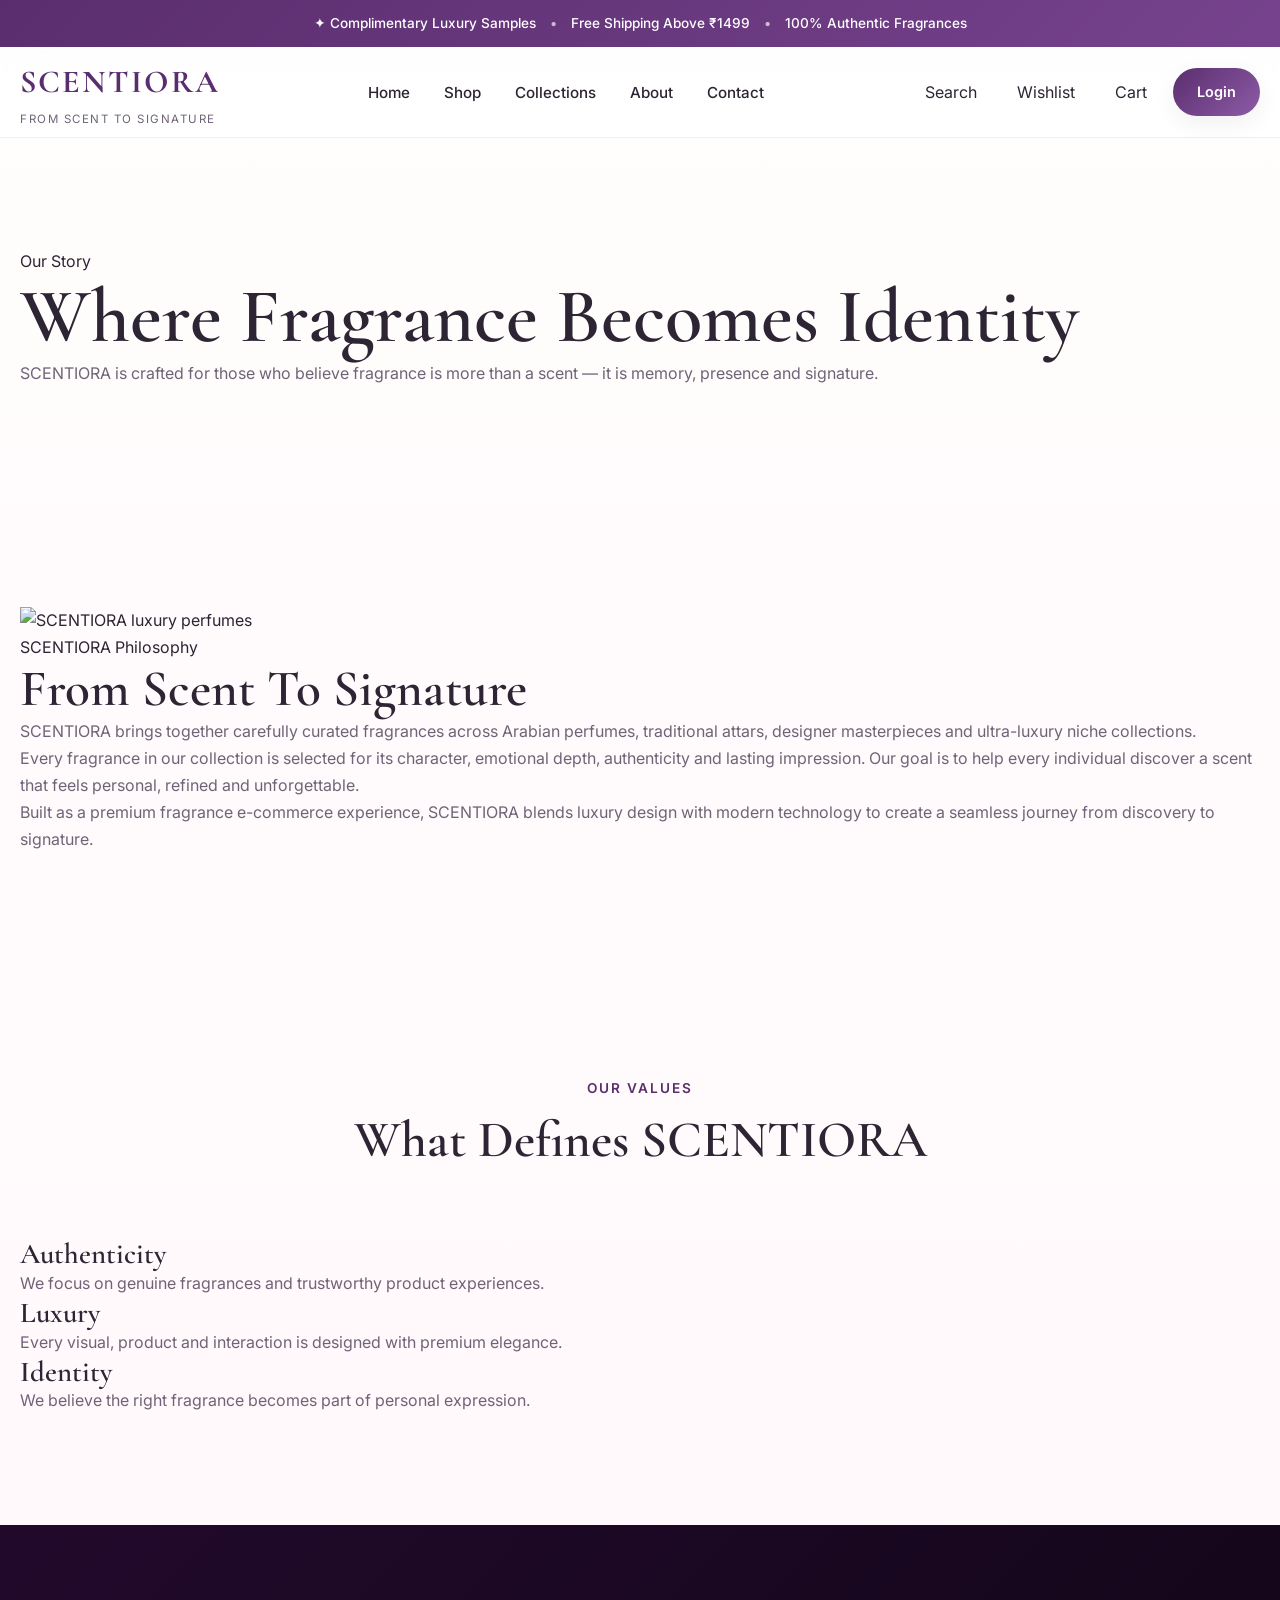
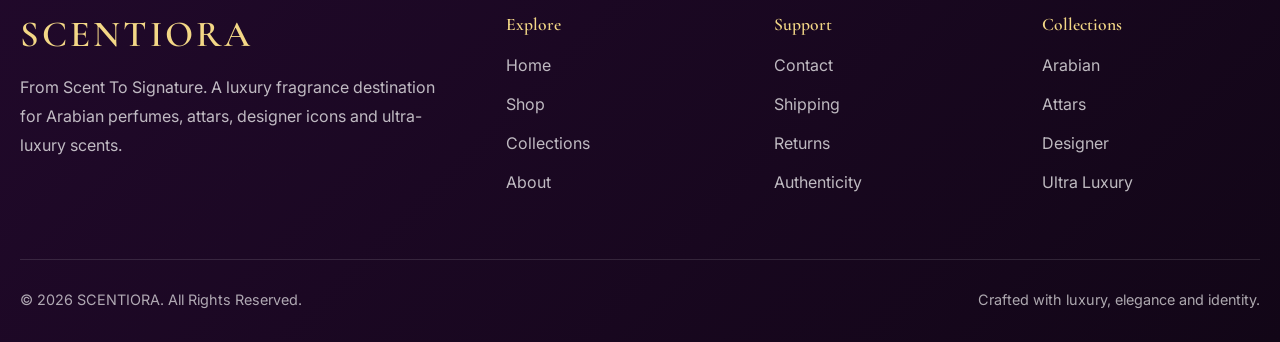
==== about.html @ dd2b17ab "Add about and contact pages with shared page styling" ====
<!DOCTYPE html>
<html lang="en">
<head>
  <meta charset="UTF-8">
  <meta name="viewport" content="width=device-width, initial-scale=1.0">

  <title>About | SCENTIORA</title>

  <meta
    name="description"
    content="Learn about SCENTIORA, a luxury fragrance destination crafted for Arabian perfumes, attars, designer icons and ultra-luxury scents."
  >

  <link rel="preconnect" href="https://fonts.googleapis.com">
  <link rel="preconnect" href="https://fonts.gstatic.com" crossorigin>

  <link
    href="https://fonts.googleapis.com/css2?family=Cormorant+Garamond:wght@400;500;600;700&family=Inter:wght@300;400;500;600&display=swap"
    rel="stylesheet"
  >

  <link rel="stylesheet" href="./css/style.css">
  <link rel="stylesheet" href="./css/pages.css">
  <link rel="stylesheet" href="./css/responsive.css">
</head>

<body>

  <div class="announcement-bar">
    <div class="container">
      <p>
        ✦ Complimentary Luxury Samples
        <span>•</span>
        Free Shipping Above ₹1499
        <span>•</span>
        100% Authentic Fragrances
      </p>
    </div>
  </div>

  <header class="header">
    <div class="container">

      <nav class="navbar">

        <a href="index.html" class="logo">
          <span>SCENTIORA</span>
          <small>FROM SCENT TO SIGNATURE</small>
        </a>

        <ul class="nav-links">
          <li><a href="index.html">Home</a></li>
          <li><a href="shop.html">Shop</a></li>
          <li><a href="index.html#collections">Collections</a></li>
          <li><a href="about.html">About</a></li>
          <li><a href="contact.html">Contact</a></li>
        </ul>

        <div class="nav-actions">
          <a href="shop.html" class="icon-btn">Search</a>
          <button class="icon-btn" id="wishlist-btn">Wishlist</button>
          <button class="icon-btn" id="cart-btn">Cart</button>
          <a href="login.html" class="login-btn">Login</a>
        </div>

      </nav>

    </div>
  </header>

  <main>

    <section class="page-hero section">
      <div class="container">
        <span>Our Story</span>
        <h1>Where Fragrance Becomes Identity</h1>
        <p>
          SCENTIORA is crafted for those who believe fragrance is more than a scent — it is memory, presence and signature.
        </p>
      </div>
    </section>

    <section class="about-page section">
      <div class="container about-page-layout">

        <div class="about-page-image">
          <img src="./images/hero/perfumes.png" alt="SCENTIORA luxury perfumes">
        </div>

        <div class="about-page-content">
          <span>SCENTIORA Philosophy</span>

          <h2>
            From Scent To Signature
          </h2>

          <p>
            SCENTIORA brings together carefully curated fragrances across Arabian perfumes, traditional attars, designer masterpieces and ultra-luxury niche collections.
          </p>

          <p>
            Every fragrance in our collection is selected for its character, emotional depth, authenticity and lasting impression. Our goal is to help every individual discover a scent that feels personal, refined and unforgettable.
          </p>

          <p>
            Built as a premium fragrance e-commerce experience, SCENTIORA blends luxury design with modern technology to create a seamless journey from discovery to signature.
          </p>

        </div>

      </div>
    </section>

    <section class="values section">
      <div class="container">

        <div class="section-header">
          <span>Our Values</span>
          <h2>What Defines SCENTIORA</h2>
        </div>

        <div class="values-grid">

          <article class="value-card">
            <h3>Authenticity</h3>
            <p>
              We focus on genuine fragrances and trustworthy product experiences.
            </p>
          </article>

          <article class="value-card">
            <h3>Luxury</h3>
            <p>
              Every visual, product and interaction is designed with premium elegance.
            </p>
          </article>

          <article class="value-card">
            <h3>Identity</h3>
            <p>
              We believe the right fragrance becomes part of personal expression.
            </p>
          </article>

        </div>

      </div>
    </section>

  </main>

  <footer class="footer">

    <div class="container">

      <div class="footer-grid">

        <div class="footer-brand">
          <h3>SCENTIORA</h3>
          <p>
            From Scent To Signature. A luxury fragrance destination for Arabian perfumes, attars, designer icons and ultra-luxury scents.
          </p>
        </div>

        <div class="footer-column">
          <h4>Explore</h4>
          <a href="index.html">Home</a>
          <a href="shop.html">Shop</a>
          <a href="index.html#collections">Collections</a>
          <a href="about.html">About</a>
        </div>

        <div class="footer-column">
          <h4>Support</h4>
          <a href="contact.html">Contact</a>
          <a href="#">Shipping</a>
          <a href="#">Returns</a>
          <a href="#">Authenticity</a>
        </div>

        <div class="footer-column">
          <h4>Collections</h4>
          <a href="shop.html?category=arabian">Arabian</a>
          <a href="shop.html?category=attars">Attars</a>
          <a href="shop.html?category=designer">Designer</a>
          <a href="shop.html?category=ultra-luxury">Ultra Luxury</a>
        </div>

      </div>

      <div class="footer-bottom">
        <p>© 2026 SCENTIORA. All Rights Reserved.</p>
        <span>Crafted with luxury, elegance and identity.</span>
      </div>

    </div>

  </footer>

</body>
</html>
---- css/style.css ----
/* Variables */

:root{
  --primary:#5a2e6e;
  --primary-light:#8d5ba6;
  --accent:#d4a95f;

  --rose:#f8edf3;
  --rose-soft:#fff4f8;
  --ivory:#fffdfb;
  --white:#ffffff;

  --text:#2d2434;
  --text-light:#6f6477;

  --border:#eadfea;

  --shadow-sm:0 8px 24px rgba(0,0,0,.06);
  --shadow-md:0 18px 45px rgba(0,0,0,.08);
  --shadow-lg:0 30px 70px rgba(0,0,0,.12);

  --radius-sm:12px;
  --radius-md:20px;
  --radius-lg:32px;

  --container:1280px;
  --transition:.3s ease;
}

/* Reset */

*{
  margin:0;
  padding:0;
  box-sizing:border-box;
}

html{
  scroll-behavior:smooth;
}

body{
  font-family:"Inter",sans-serif;
  background:linear-gradient(
    180deg,
    #fffdfd 0%,
    #fff8fb 100%
  );
  color:var(--text);
  line-height:1.7;
  overflow-x:hidden;
}

img{
  display:block;
  width:100%;
}

a{
  color:inherit;
  text-decoration:none;
}

ul{
  list-style:none;
}

button,
input{
  font:inherit;
}

button{
  border:none;
  background:none;
  cursor:pointer;
}

/* Base */

h1,
h2,
h3,
h4{
  font-family:"Cormorant Garamond",serif;
  line-height:1.1;
  font-weight:600;
}

h1{
  font-size:clamp(3rem,6vw,6rem);
}

h2{
  font-size:clamp(2.2rem,4vw,4rem);
}

h3{
  font-size:1.8rem;
}

p{
  color:var(--text-light);
}

.container{
  width:min(100% - 40px,var(--container));
  margin-inline:auto;
}

.section{
  padding:110px 0;
}

.section-header{
  text-align:center;
  margin-bottom:70px;
}

.section-header span{
  display:inline-block;
  margin-bottom:12px;
  color:var(--primary);
  font-size:.85rem;
  font-weight:600;
  letter-spacing:2px;
  text-transform:uppercase;
}

.section-header h2{
  color:var(--text);
}

/* Buttons */

.btn{
  display:inline-flex;
  align-items:center;
  justify-content:center;
  gap:10px;
  padding:15px 32px;
  border-radius:999px;
  font-size:.95rem;
  font-weight:600;
  transition:var(--transition);
}

.btn-primary{
  background:linear-gradient(
    135deg,
    var(--primary),
    var(--primary-light)
  );
  color:#fff;
  box-shadow:var(--shadow-md);
}

.btn-primary:hover{
  transform:translateY(-3px);
}

.btn-secondary{
  background:#fff;
  border:1px solid var(--border);
  color:var(--primary);
}

.btn-secondary:hover{
  transform:translateY(-3px);
  box-shadow:var(--shadow-sm);
}

/* Announcement */

.announcement-bar{
  background:linear-gradient(
    135deg,
    var(--primary),
    #76428d
  );
  padding:12px 20px;
  text-align:center;
}

.announcement-bar p{
  color:#fff;
  font-size:.85rem;
  font-weight:500;
}

.announcement-bar span{
  margin:0 10px;
  opacity:.65;
}

/* Header */

.header{
  position:sticky;
  top:0;
  z-index:1000;
  backdrop-filter:blur(16px);
  background:rgba(255,255,255,.78);
  border-bottom:1px solid rgba(234,223,234,.6);
}

.navbar{
  display:flex;
  align-items:center;
  justify-content:space-between;
  min-height:90px;
  gap:30px;
}

.logo{
  display:flex;
  flex-direction:column;
}

.logo span{
  font-family:"Cormorant Garamond",serif;
  font-size:2rem;
  font-weight:700;
  letter-spacing:2px;
  color:var(--primary);
}

.logo small{
  color:var(--text-light);
  font-size:.72rem;
  letter-spacing:1.5px;
  text-transform:uppercase;
}

.nav-links{
  display:flex;
  align-items:center;
  gap:34px;
}

.nav-links a{
  position:relative;
  font-size:.95rem;
  font-weight:500;
  transition:var(--transition);
}

.nav-links a::after{
  content:"";
  position:absolute;
  left:0;
  bottom:-6px;
  width:0;
  height:2px;
  background:var(--accent);
  transition:var(--transition);
}

.nav-links a:hover{
  color:var(--primary);
}

.nav-links a:hover::after{
  width:100%;
}

.nav-actions{
  display:flex;
  align-items:center;
  gap:12px;
}

.icon-btn{
  padding:10px 14px;
  border-radius:999px;
  color:var(--text);
  transition:var(--transition);
}

.icon-btn:hover{
  background:var(--rose);
  color:var(--primary);
}

.login-btn{
  display:inline-flex;
  align-items:center;
  justify-content:center;
  padding:12px 24px;
  border-radius:999px;
  background:linear-gradient(
    135deg,
    var(--primary),
    var(--primary-light)
  );
  color:#fff;
  font-size:.9rem;
  font-weight:600;
  box-shadow:var(--shadow-sm);
  transition:var(--transition);
}

.login-btn:hover{
  transform:translateY(-2px);
}

/* Utilities */

.collection-card,
.family-card,
.mood-card,
.testimonial-card,
.product-card{
  transition:var(--transition);
}
/* Hero */

.hero{
  position:relative;
  overflow:hidden;
  padding:80px 0 120px;
}

.hero::before{
  content:"";
  position:absolute;
  top:-250px;
  left:-150px;
  width:700px;
  height:700px;
  border-radius:50%;
  background:radial-gradient(
    rgba(141,91,166,.18),
    transparent 70%
  );
  pointer-events:none;
}

.hero::after{
  content:"";
  position:absolute;
  right:-200px;
  bottom:-200px;
  width:650px;
  height:650px;
  border-radius:50%;
  background:radial-gradient(
    rgba(212,169,95,.12),
    transparent 70%
  );
  pointer-events:none;
}

.hero-container{
  display:grid;
  grid-template-columns:1fr 1fr;
  align-items:center;
  gap:80px;
  position:relative;
  z-index:2;
}

.hero-content{
  max-width:620px;
}

.hero-tag{
  display:inline-flex;
  align-items:center;
  gap:10px;
  padding:10px 18px;
  margin-bottom:28px;
  border-radius:999px;
  background:rgba(255,255,255,.8);
  border:1px solid var(--border);
  backdrop-filter:blur(10px);
  color:var(--primary);
  font-size:.85rem;
  font-weight:600;
  letter-spacing:1px;
  text-transform:uppercase;
}

.hero-content h1{
  margin-bottom:28px;
  color:var(--text);
  letter-spacing:-1px;
}

.hero-content p{
  max-width:560px;
  margin-bottom:40px;
  font-size:1.08rem;
  line-height:1.9;
}

.hero-buttons{
  display:flex;
  flex-wrap:wrap;
  gap:16px;
}

.hero-image{
  position:relative;
  display:flex;
  justify-content:center;
  align-items:center;
}

.hero-image::before{
  content:"";
  position:absolute;
  inset:10%;
  border-radius:50%;
  background:radial-gradient(
    rgba(248,237,243,.9),
    rgba(236,215,227,.4)
  );
  filter:blur(20px);
  z-index:-1;
}

.hero-image img{
  width:100%;
  max-width:650px;
  object-fit:contain;
  animation:heroFloat 6s ease-in-out infinite;
}

@keyframes heroFloat{
  0%{
    transform:translateY(0);
  }
  50%{
    transform:translateY(-14px);
  }
  100%{
    transform:translateY(0);
  }
}

/* Hero Highlights */

.hero-highlights{
  display:flex;
  gap:24px;
  margin-top:50px;
}

.hero-stat{
  padding:18px 22px;
  border-radius:var(--radius-md);
  background:rgba(255,255,255,.75);
  border:1px solid var(--border);
  backdrop-filter:blur(12px);
  box-shadow:var(--shadow-sm);
}

.hero-stat strong{
  display:block;
  color:var(--primary);
  font-size:1.3rem;
}

.hero-stat span{
  color:var(--text-light);
  font-size:.85rem;
}

/* Hero Decorative Cards */

.hero-card{
  position:absolute;
  padding:18px;
  border-radius:var(--radius-md);
  background:rgba(255,255,255,.85);
  border:1px solid var(--border);
  backdrop-filter:blur(14px);
  box-shadow:var(--shadow-md);
}

.hero-card h4{
  font-size:1.1rem;
  margin-bottom:4px;
}

.hero-card p{
  font-size:.85rem;
}

.hero-card-left{
  left:-40px;
  top:15%;
}

.hero-card-right{
  right:-20px;
  bottom:15%;
}

/* Responsive Hero */

@media(max-width:1100px){

  .hero-container{
    gap:50px;
  }

  .hero-content h1{
    font-size:4.5rem;
  }
}

@media(max-width:900px){

  .hero{
    padding:60px 0 90px;
  }

  .hero-container{
    grid-template-columns:1fr;
    text-align:center;
  }

  .hero-content{
    max-width:100%;
  }

  .hero-content p{
    margin-inline:auto;
  }

  .hero-buttons{
    justify-content:center;
  }

  .hero-highlights{
    justify-content:center;
    flex-wrap:wrap;
  }

  .hero-image{
    order:-1;
  }

  .hero-card{
    display:none;
  }
}

@media(max-width:576px){

  .hero-content h1{
    font-size:3.3rem;
  }

  .hero-content p{
    font-size:1rem;
  }

  .hero-buttons{
    flex-direction:column;
  }

  .hero-buttons .btn{
    width:100%;
  }
}
/* Collections */

.collections{
  position:relative;
}

.collections-grid{
  display:grid;
  grid-template-columns:repeat(2,1fr);
  gap:24px;
  max-width:1100px;
  margin:0 auto;
}

.collection-card{
  position:relative;
  display:block;
  overflow:hidden;
  border-radius:24px;
  text-decoration:none;
  background:#fff;
  border:2px solid rgba(212,175,55,.35);
  box-shadow:
    0 10px 25px rgba(0,0,0,.08),
    0 0 0 1px rgba(212,175,55,.08);
  transition:all .4s ease;
}

.collection-card img{
  width:100%;
  display:block;
  max-height:260px;
  object-fit:cover;
  object-position:center;
  transition:transform .7s ease;
}

/* Gold Border Glow */

.collection-card::before{
  content:"";
  position:absolute;
  inset:-3px;
  border-radius:28px;
  background:
    linear-gradient(
      135deg,
      rgba(255,215,0,.15),
      rgba(212,175,55,.95),
      rgba(255,240,180,.75),
      rgba(212,175,55,.95),
      rgba(255,215,0,.15)
    );
  opacity:0;
  transition:.4s ease;
  pointer-events:none;
  filter:blur(8px);
}

.collection-card:hover{
  transform:translateY(-10px);
  border-color:rgba(212,175,55,.9);
  box-shadow:
    0 18px 40px rgba(0,0,0,.15),
    0 0 20px rgba(212,175,55,.55),
    0 0 40px rgba(212,175,55,.45),
    0 0 80px rgba(212,175,55,.25);
}

.collection-card:hover::before{
  opacity:1;
}

.collection-card:hover img{
  transform:scale(1.04);
}

/* Section Heading Enhancement */

.collections .section-header{
  margin-bottom:48px;
}

.collections .section-header span{
  display:inline-block;
  color:#a56d87;
  font-size:.9rem;
  font-weight:600;
  letter-spacing:2px;
  text-transform:uppercase;
  margin-bottom:10px;
}

.collections .section-header h2{
  position:relative;
  margin-bottom:18px;
}

.collections .section-header h2::after{
  content:"";
  width:90px;
  height:2px;
  display:block;
  margin:16px auto 0;
  background:linear-gradient(
    90deg,
    transparent,
    #d4af37,
    transparent
  );
}

.collections .section-header p{
  max-width:650px;
  margin:0 auto;
  color:#6b5a67;
  line-height:1.8;
}

/* Tablet */

@media(max-width:992px){

  .collections-grid{
    grid-template-columns:1fr;
    max-width:700px;
  }

  .collection-card img{
    max-height:300px;
  }
}

/* Mobile */

@media(max-width:576px){

  .collections-grid{
    gap:18px;
  }

  .collection-card{
    border-radius:18px;
  }

  .collection-card img{
    max-height:220px;
  }
}

/* Families */

.families{
  background:linear-gradient(
    180deg,
    transparent,
    rgba(248,237,243,.55)
  );
}

.family-grid{
  display:grid;
  grid-template-columns:repeat(6,1fr);
  gap:24px;
}

.family-card{
  aspect-ratio:1;
  display:flex;
  align-items:center;
  justify-content:center;
  border-radius:50%;
  background:#fff;
  border:1px solid var(--border);
  box-shadow:var(--shadow-sm);
  font-family:"Cormorant Garamond",serif;
  font-size:1.35rem;
  font-weight:600;
  color:var(--primary);
}

.family-card:hover{
  transform:translateY(-8px);
  background:linear-gradient(
    135deg,
    var(--primary),
    var(--primary-light)
  );
  color:#fff;
  box-shadow:var(--shadow-md);
}

/* Collection Responsive */

@media(max-width:1200px){

  .collections-grid{
    grid-template-columns:repeat(2,1fr);
  }

  .family-grid{
    grid-template-columns:repeat(3,1fr);
  }
}

@media(max-width:768px){

  .collections-grid{
    grid-template-columns:1fr;
  }

  .family-grid{
    grid-template-columns:repeat(2,1fr);
  }

  .collection-card{
    min-height:420px;
  }
}

@media(max-width:576px){

  .family-grid{
    gap:16px;
  }

  .family-card{
    font-size:1.1rem;
  }
}
.collection-link{
  display:inline-block;
  margin-top:16px;
  color:#fff;
  font-size:.9rem;
  font-weight:600;
  letter-spacing:.5px;
}
/* Featured Fragrances */

.products{
  position:relative;
  background:
  linear-gradient(
    180deg,
    transparent,
    rgba(255,248,252,.8)
  );
}

.product-filters{
  display:flex;
  justify-content:center;
  gap:14px;
  flex-wrap:wrap;
  margin-bottom:50px;
}

.filter-btn{
  border:none;
  cursor:pointer;
  padding:12px 22px;
  border-radius:999px;
  background:#fff;
  color:var(--primary);
  font-weight:600;
  border:1px solid rgba(212,175,55,.15);
  transition:.3s ease;
}

.filter-btn:hover,
.filter-btn.active{
  background:linear-gradient(
    135deg,
    #d4af37,
    #f2d675
  );
  color:#fff;
  box-shadow:
    0 0 18px rgba(212,175,55,.25);
}

.products-grid{
  display:grid;
  grid-template-columns:repeat(4,1fr);
  gap:28px;
}

.product-card{
  position:relative;
  background:#fff;
  border-radius:28px;
  overflow:hidden;
  border:1px solid rgba(212,175,55,.12);
  box-shadow:
    0 10px 30px rgba(0,0,0,.05);
  transition:.35s ease;
}

.product-card:hover{
  transform:translateY(-10px);
  box-shadow:
    0 18px 40px rgba(0,0,0,.1),
    0 0 20px rgba(212,175,55,.18);
}

.product-image{
  height:280px;
  display:flex;
  align-items:center;
  justify-content:center;
  background:
  linear-gradient(
    180deg,
    #fff,
    #fcf6fa
  );
  padding:24px;
}

.product-image img{
  max-width:100%;
  max-height:220px;
  transition:.6s ease;
}

.product-card:hover .product-image img{
  transform:scale(1.08);
}

.wishlist-btn{
  position:absolute;
  top:16px;
  right:16px;
  width:42px;
  height:42px;
  border:none;
  border-radius:50%;
  cursor:pointer;
  background:#fff;
  box-shadow:
    0 5px 15px rgba(0,0,0,.08);
}

.product-content{
  padding:24px;
}

.product-category{
  color:#a56d87;
  font-size:.8rem;
  text-transform:uppercase;
  letter-spacing:1px;
}

.product-name{
  margin:10px 0;
  font-size:1.2rem;
}

.product-price{
  color:#d4af37;
  font-weight:700;
  font-size:1.15rem;
  margin-bottom:18px;
}

.add-cart-btn{
  width:100%;
  border:none;
  cursor:pointer;
  padding:14px;
  border-radius:14px;
  background:var(--primary);
  color:#fff;
  font-weight:600;
  transition:.3s ease;
}

.add-cart-btn:hover{
  background:#8f5c76;
}

@media(max-width:1200px){

  .products-grid{
    grid-template-columns:repeat(3,1fr);
  }
}

@media(max-width:992px){

  .products-grid{
    grid-template-columns:repeat(2,1fr);
  }
}

@media(max-width:576px){

  .products-grid{
    grid-template-columns:1fr;
  }
}
/* Brand Story */

.about{
  background:
  linear-gradient(
    180deg,
    rgba(255,248,252,.4),
    rgba(255,255,255,1)
  );
}

.about-wrapper{
  display:grid;
  grid-template-columns:1fr 1fr;
  gap:80px;
  align-items:center;
}

.about-image{
  position:relative;
}

.about-image img{
  width:100%;
  border-radius:32px;
  box-shadow:
    0 20px 50px rgba(0,0,0,.08);
}

.about-content span{
  color:#a56d87;
  font-size:.9rem;
  font-weight:600;
  letter-spacing:2px;
  text-transform:uppercase;
}

.about-content h2{
  margin:18px 0 24px;
}

.about-content p{
  margin-bottom:20px;
  line-height:1.9;
  color:#6b5a67;
}

.about-stats{
  display:grid;
  grid-template-columns:repeat(3,1fr);
  gap:20px;
  margin-top:40px;
}

.stat-card{
  text-align:center;
  padding:24px;
  border-radius:20px;
  background:#fff;
  border:1px solid rgba(212,175,55,.12);
  box-shadow:
    0 10px 25px rgba(0,0,0,.04);
}

.stat-card h3{
  color:#d4af37;
  margin-bottom:6px;
}

.stat-card p{
  margin:0;
  font-size:.9rem;
}

@media(max-width:992px){

  .about-wrapper{
    grid-template-columns:1fr;
    gap:50px;
  }

  .about-stats{
    grid-template-columns:1fr;
  }
}
/* ============================= */
/* FEATURED PRODUCTS */
/* ============================= */

.products{
  position:relative;
  background:
  linear-gradient(
    180deg,
    rgba(255,248,252,.25),
    rgba(255,255,255,1)
  );
}

.product-filters{
  display:flex;
  justify-content:center;
  flex-wrap:wrap;
  gap:14px;
  margin-bottom:60px;
}

.filter-btn{
  padding:12px 24px;
  border:none;
  border-radius:999px;
  background:#fff;
  color:var(--primary);
  font-size:.9rem;
  font-weight:600;
  border:1px solid rgba(212,175,55,.15);
  box-shadow:var(--shadow-sm);
  cursor:pointer;
  transition:.35s ease;
}

.filter-btn:hover,
.filter-btn.active{
  color:#fff;
  background:
  linear-gradient(
    135deg,
    var(--primary),
    var(--primary-light)
  );
  box-shadow:
    0 10px 30px rgba(90,46,110,.25);
}

/* Grid */

.products-grid{
  display:grid;
  grid-template-columns:repeat(4,1fr);
  gap:28px;
}

/* Card */

.product-card{
  position:relative;
  overflow:hidden;
  border-radius:28px;
  background:#fff;
  border:1px solid rgba(212,175,55,.15);
  box-shadow:
    0 12px 35px rgba(0,0,0,.05);
  transition:.45s ease;
}

.product-card::before{
  content:"";
  position:absolute;
  inset:-2px;
  border-radius:30px;
  background:
  linear-gradient(
    135deg,
    rgba(255,215,0,.1),
    rgba(212,175,55,.8),
    rgba(255,240,190,.5)
  );
  opacity:0;
  filter:blur(10px);
  transition:.45s ease;
  z-index:0;
}

.product-card:hover{
  transform:translateY(-10px);
  box-shadow:
    0 18px 45px rgba(0,0,0,.12),
    0 0 24px rgba(212,175,55,.22);
}

.product-card:hover::before{
  opacity:1;
}

/* Wishlist */

.wishlist-btn{
  position:absolute;
  top:16px;
  right:16px;
  width:42px;
  height:42px;
  border:none;
  border-radius:50%;
  background:#fff;
  font-size:1rem;
  box-shadow:var(--shadow-sm);
  cursor:pointer;
  z-index:5;
  transition:.3s ease;
}

.wishlist-btn:hover{
  transform:scale(1.1);
}

/* Image */

.product-image{
  height:280px;
  display:flex;
  align-items:center;
  justify-content:center;
  padding:30px;
  background:
  linear-gradient(
    180deg,
    #fff,
    #fff7fb
  );
}

.product-image img{
  max-width:100%;
  max-height:220px;
  object-fit:contain;
  transition:.6s ease;
}

.product-card:hover .product-image img{
  transform:scale(1.08);
}

/* Content */

.product-content{
  padding:24px;
  position:relative;
  z-index:2;
}

.product-category{
  display:inline-block;
  margin-bottom:10px;
  font-size:.75rem;
  font-weight:700;
  letter-spacing:1px;
  text-transform:uppercase;
  color:#b07a96;
}

.product-name{
  margin-bottom:10px;
  font-size:1.4rem;
  color:var(--text);
}

.product-rating{
  color:#d4af37;
  font-size:.9rem;
  margin-bottom:12px;
}

.product-price{
  margin-bottom:20px;
  font-size:1.25rem;
  font-weight:700;
  color:var(--primary);
}

/* Cart Button */

.add-cart-btn{
  width:100%;
  padding:14px;
  border:none;
  border-radius:14px;
  background:
  linear-gradient(
    135deg,
    var(--primary),
    var(--primary-light)
  );
  color:#fff;
  font-size:.95rem;
  font-weight:600;
  cursor:pointer;
  transition:.35s ease;
}

.add-cart-btn:hover{
  transform:translateY(-2px);
  box-shadow:
    0 12px 24px rgba(90,46,110,.25);
}

/* Responsive */

@media(max-width:1200px){

  .products-grid{
    grid-template-columns:repeat(3,1fr);
  }
}

@media(max-width:992px){

  .products-grid{
    grid-template-columns:repeat(2,1fr);
  }
}

@media(max-width:576px){

  .products-grid{
    grid-template-columns:1fr;
  }

  .product-image{
    height:240px;
  }
}
/* =========================
   FEATURED FRAGRANCES
========================= */

.best-sellers{
  background:
  linear-gradient(
    180deg,
    #fff,
    #fff8fb
  );
}

.products-grid{
  display:grid;
  grid-template-columns:repeat(4,1fr);
  gap:28px;
}

.product-card{
  background:#fff;
  border-radius:24px;
  overflow:hidden;
  border:1px solid rgba(212,175,55,.15);
  box-shadow:
    0 12px 30px rgba(0,0,0,.05);
  transition:.35s ease;
}

.product-card:hover{
  transform:translateY(-10px);
  box-shadow:
    0 20px 45px rgba(0,0,0,.10),
    0 0 22px rgba(212,175,55,.20);
}

.product-image{
  height:260px;
  padding:20px;
  display:flex;
  align-items:center;
  justify-content:center;
  background:
  linear-gradient(
    180deg,
    #fff,
    #fcf7fa
  );
}

.product-image img{
  max-width:100%;
  max-height:220px;
  object-fit:contain;
  transition:.5s ease;
}

.product-card:hover .product-image img{
  transform:scale(1.08);
}

.product-content{
  padding:22px;
}

.product-category{
  font-size:.75rem;
  letter-spacing:1.5px;
  text-transform:uppercase;
  color:#a56d87;
  font-weight:600;
}

.product-name{
  font-family:"Cormorant Garamond",serif;
  font-size:1.7rem;
  color:var(--text);
  margin:10px 0;
}

.product-desc{
  font-size:.92rem;
  color:var(--text-light);
  margin-bottom:16px;
}

.product-footer{
  display:flex;
  align-items:center;
  justify-content:space-between;
}

.product-price{
  font-size:1.15rem;
  font-weight:700;
  color:#d4af37;
}

.product-btn{
  padding:10px 18px;
  border-radius:999px;
  background:var(--primary);
  color:#fff;
  font-size:.85rem;
  font-weight:600;
  transition:.3s ease;
}

.product-btn:hover{
  background:#74408b;
}

@media(max-width:1100px){

  .products-grid{
    grid-template-columns:repeat(2,1fr);
  }
}

@media(max-width:650px){

  .products-grid{
    grid-template-columns:1fr;
  }
}

/* Discover */

.discover{
  background:linear-gradient(180deg,rgba(255,248,252,.45),#fff);
}

.mood-strip{
  display:flex;
  align-items:center;
  gap:24px;
  overflow-x:auto;
  padding:10px 4px 24px;
  scrollbar-width:none;
}

.mood-strip::-webkit-scrollbar{
  display:none;
}

.mood-pill{
  min-width:150px;
  padding:14px;
  border-radius:999px;
  display:flex;
  flex-direction:column;
  align-items:center;
  justify-content:center;
  background:rgba(255,255,255,.82);
  backdrop-filter:blur(14px);
  border:3px solid rgba(212,175,55,.45);
  box-shadow:0 10px 24px rgba(0,0,0,.05),0 0 12px rgba(212,175,55,.12);
  transition:.35s ease;
}

.mood-pill:hover{
  transform:translateY(-6px);
  border-color:rgba(212,175,55,.65);
  box-shadow:0 14px 30px rgba(0,0,0,.08),0 0 16px rgba(212,175,55,.16);
}

.mood-pill-icon{
  width:112px;
  height:112px;
  border-radius:50%;
  overflow:hidden;
  display:flex;
  align-items:center;
  justify-content:center;
  background:#120715;
  margin-bottom:10px;
  box-shadow:0 8px 18px rgba(0,0,0,.1);
}

.mood-pill-icon img{
  width:100%;
  height:100%;
  object-fit:cover;
}

.mood-pill h3{
  color:var(--primary);
  font-size:1.1rem;
  text-align:center;
}

/* Testimonials */

.testimonials{
  position:relative;

  background:
  linear-gradient(
    180deg,
    rgba(255,248,252,.4),
    rgba(255,255,255,1)
  );
}

.testimonial-grid{
  display:grid;
  grid-template-columns:repeat(3,1fr);
  gap:28px;
}

.testimonial-card{
  position:relative;

  padding:38px 34px;

  border-radius:30px;

  background:
  rgba(255,255,255,.72);

  backdrop-filter:blur(18px);

  border:1px solid rgba(212,175,55,.18);

  box-shadow:
    0 14px 35px rgba(0,0,0,.05);

  transition:.4s ease;
}

.testimonial-card:hover{
  transform:translateY(-10px);

  box-shadow:
    0 20px 45px rgba(0,0,0,.08),
    0 0 25px rgba(212,175,55,.14);
}

.quote-icon{
  font-family:"Cormorant Garamond",serif;

  font-size:5rem;

  line-height:1;

  color:rgba(212,175,55,.25);

  margin-bottom:14px;
}

.testimonial-card p{
  color:#5c5063;

  line-height:1.9;

  margin-bottom:32px;

  font-size:1rem;
}

.testimonial-user{
  display:flex;
  align-items:center;
  gap:16px;
}

.user-avatar{
  width:56px;
  height:56px;

  border-radius:50%;

  display:flex;
  align-items:center;
  justify-content:center;

  background:
  linear-gradient(
    135deg,
    var(--primary),
    var(--primary-light)
  );

  color:#fff;

  font-weight:600;

  font-size:1.1rem;

  box-shadow:
    0 10px 24px rgba(90,46,110,.22);
}

.testimonial-user h4{
  font-size:1.1rem;
  color:var(--text);
  margin-bottom:4px;
}

.testimonial-user span{
  color:#9b8794;
  font-size:.9rem;
}

/* Responsive */

@media(max-width:992px){

  .testimonial-grid{
    grid-template-columns:1fr;
  }
}
/* Newsletter */

.newsletter{
  background:linear-gradient(180deg,#fff,rgba(255,248,252,.75));
}

.newsletter-box{
  max-width:980px;
  margin:0 auto;
  padding:80px 40px;
  text-align:center;
  border-radius:36px;
  background:
    radial-gradient(circle at top,rgba(212,175,55,.16),transparent 35%),
    linear-gradient(135deg,var(--primary),#2d1238);
  color:#fff;
  box-shadow:0 26px 70px rgba(90,46,110,.25);
}

.newsletter-box span{
  display:inline-block;
  margin-bottom:14px;
  color:#f4d98b;
  font-size:.85rem;
  font-weight:600;
  letter-spacing:2px;
  text-transform:uppercase;
}

.newsletter-box h2{
  margin-bottom:18px;
  color:#fff;
}

.newsletter-box p{
  max-width:620px;
  margin:0 auto 36px;
  color:rgba(255,255,255,.78);
  line-height:1.8;
}

.newsletter-form{
  display:flex;
  max-width:620px;
  margin:0 auto;
  padding:8px;
  border-radius:999px;
  background:#fff;
  box-shadow:0 16px 40px rgba(0,0,0,.14);
}

.newsletter-form input{
  flex:1;
  border:none;
  outline:none;
  padding:0 22px;
  color:var(--text);
  background:transparent;
}

.newsletter-form button{
  white-space:nowrap;
}

@media(max-width:650px){
  .newsletter-box{
    padding:60px 24px;
    border-radius:28px;
  }

  .newsletter-form{
    flex-direction:column;
    gap:12px;
    border-radius:24px;
  }

  .newsletter-form input{
    width:100%;
    padding:16px;
    text-align:center;
  }
}
/* Footer */

.footer{
  padding:90px 0 30px;
  background:linear-gradient(135deg,#21092b,#120617);
  color:#fff;
}

.footer-grid{
  display:grid;
  grid-template-columns:2fr 1fr 1fr 1fr;
  gap:50px;
  padding-bottom:50px;
  border-bottom:1px solid rgba(255,255,255,.12);
}

.footer-brand h3{
  margin-bottom:18px;
  color:#f3d786;
  font-size:2.3rem;
  letter-spacing:3px;
}

.footer-brand p{
  max-width:420px;
  color:rgba(255,255,255,.72);
  line-height:1.8;
}

.footer-column h4{
  margin-bottom:18px;
  color:#f3d786;
  font-size:1.1rem;
}

.footer-column a{
  display:block;
  margin-bottom:12px;
  color:rgba(255,255,255,.72);
  transition:.3s ease;
}

.footer-column a:hover{
  color:#f3d786;
  transform:translateX(4px);
}

.footer-bottom{
  display:flex;
  align-items:center;
  justify-content:space-between;
  gap:20px;
  padding-top:28px;
}

.footer-bottom p,
.footer-bottom span{
  color:rgba(255,255,255,.65);
  font-size:.9rem;
}

@media(max-width:900px){
  .footer-grid{
    grid-template-columns:1fr 1fr;
  }

  .footer-bottom{
    flex-direction:column;
    text-align:center;
  }
}

@media(max-width:576px){
  .footer-grid{
    grid-template-columns:1fr;
  }
}

/* Shop Page */

.shop-hero{
  position:relative;
  padding:120px 0 80px;
  text-align:center;
  background:
    radial-gradient(circle at top left,rgba(141,91,166,.09),transparent 32%),
    radial-gradient(circle at bottom right,rgba(212,169,95,.09),transparent 34%),
    linear-gradient(180deg,#fffdfd,#fff8fb);
}

.shop-hero span{
  display:inline-block;
  margin-bottom:16px;
  color:var(--primary);
  font-size:.85rem;
  font-weight:700;
  letter-spacing:2px;
  text-transform:uppercase;
}

.shop-hero h1{
  margin-bottom:20px;
}

.shop-hero p{
  max-width:680px;
  margin:0 auto;
  line-height:1.9;
}

.shop-hero::after{
  content:"";
  display:block;
  width:180px;
  height:1px;
  margin:38px auto 0;
  background:linear-gradient(90deg,transparent,rgba(212,175,55,.85),transparent);
}

.shop-section{
  padding-top:70px;
  background:
    radial-gradient(circle at 12% 30%,rgba(141,91,166,.07),transparent 26%),
    radial-gradient(circle at 88% 70%,rgba(212,169,95,.08),transparent 28%),
    linear-gradient(180deg,#fff8fb,#fff);
}

.shop-layout{
  display:grid;
  grid-template-columns:280px 1fr;
  gap:40px;
  max-width:1280px;
  margin:0 auto;
  align-items:start;
}

.shop-sidebar{
  position:sticky;
  top:120px;
  height:fit-content;
}

.filter-box{
  padding:28px;
  margin-bottom:24px;
  border-radius:28px;
  background:rgba(255,255,255,.78);
  backdrop-filter:blur(16px);
  border:1px solid rgba(212,175,55,.18);
  box-shadow:0 14px 35px rgba(0,0,0,.05);
}

.filter-box h3{
  margin-bottom:20px;
  color:var(--primary);
  font-size:1.5rem;
}

.filter-box input,
.filter-box select{
  width:100%;
  padding:14px 18px;
  border:none;
  outline:none;
  border-radius:14px;
  background:#f7f1f7;
  color:var(--text);
}

.shop-filter{
  width:100%;
  margin-bottom:12px;
  padding:14px 18px;
  border-radius:14px;
  background:#f8f3f8;
  color:var(--text);
  text-align:left;
  font-weight:600;
  transition:.3s ease;
}

.shop-filter:hover,
.shop-filter.active{
  color:#fff;
  background:linear-gradient(135deg,var(--primary),var(--primary-light));
  box-shadow:0 10px 24px rgba(90,46,110,.18);
}

.shop-products{
  width:100%;
  padding:34px;
  border-radius:34px;
  background:rgba(255,255,255,.58);
  backdrop-filter:blur(18px);
  border:1px solid rgba(212,175,55,.14);
  box-shadow:0 20px 50px rgba(0,0,0,.04);
}

.shop-topbar{
  display:flex;
  align-items:center;
  justify-content:space-between;
  gap:20px;
  margin-bottom:34px;
  padding-bottom:18px;
  border-bottom:1px solid rgba(212,175,55,.18);
}

.shop-topbar h2{
  color:var(--text);
}

.shop-topbar p{
  color:#8d7a88;
  font-size:.95rem;
}

.shop-products .products-grid{
  display:grid;
  grid-template-columns:repeat(3,1fr);
  gap:28px;
}

.product-card{
  position:relative;
  overflow:hidden;
  border-radius:28px;
  background:#fff;
  border:1px solid rgba(212,175,55,.16);
  box-shadow:0 12px 32px rgba(0,0,0,.055);
  transition:.4s ease;
}

.product-card:hover{
  transform:translateY(-10px) scale(1.01);
  box-shadow:
    0 25px 55px rgba(0,0,0,.1),
    0 0 22px rgba(212,175,55,.18);
}

.product-image{
  position:relative;
  height:270px;
  display:flex;
  align-items:center;
  justify-content:center;
  padding:30px;
  background:
    radial-gradient(circle at top,rgba(255,255,255,.98),rgba(248,237,243,.82)),
    linear-gradient(180deg,#fff,#fff7fb);
}

.product-image::before{
  content:"";
  position:absolute;
  inset:18px;
  border-radius:20px;
  border:1px solid rgba(212,175,55,.12);
  pointer-events:none;
}

.product-image img{
  position:relative;
  z-index:1;
  max-width:100%;
  max-height:220px;
  object-fit:contain;
  transition:.5s ease;
}

.product-card:hover .product-image img{
  transform:scale(1.07);
}

.wishlist-btn{
  position:absolute;
  top:16px;
  right:16px;
  z-index:3;
  width:42px;
  height:42px;
  border-radius:50%;
  background:#fff;
  color:var(--primary);
  box-shadow:0 8px 20px rgba(0,0,0,.08);
  transition:.3s ease;
}

.wishlist-btn:hover{
  transform:scale(1.1);
  color:#d4af37;
}

.product-content{
  padding:24px;
}

.product-category{
  display:inline-block;
  margin-bottom:12px;
  color:#a56d87;
  font-size:.75rem;
  font-weight:700;
  letter-spacing:1.5px;
  text-transform:uppercase;
}

.product-name{
  margin-bottom:12px;
  color:var(--text);
  font-size:1.45rem;
}

.product-price{
  margin-bottom:20px;
  color:#d4a000;
  font-size:1.2rem;
  font-weight:800;
}

.add-cart-btn{
  width:100%;
  padding:14px;
  border-radius:14px;
  background:linear-gradient(135deg,var(--primary),var(--primary-light));
  color:#fff;
  font-weight:700;
  transition:.3s ease;
}

.add-cart-btn:hover{
  transform:translateY(-2px);
  box-shadow:0 12px 26px rgba(90,46,110,.22);
}

@media(max-width:1200px){
  .shop-products .products-grid{
    grid-template-columns:repeat(2,1fr);
  }
}

@media(max-width:992px){
  .shop-layout{
    grid-template-columns:1fr;
  }

  .shop-sidebar{
    position:relative;
    top:auto;
  }
}

@media(max-width:576px){
  .shop-products{
    padding:22px;
    border-radius:26px;
  }

  .shop-products .products-grid{
    grid-template-columns:1fr;
  }

  .shop-topbar{
    flex-direction:column;
    align-items:flex-start;
  }

  .product-image{
    height:240px;
  }
}
/* Shop Responsive Polish */

@media(max-width:992px){

  .shop-hero{
    padding:90px 0 60px;
  }

  .shop-hero h1{
    font-size:clamp(3rem,8vw,4.5rem);
  }

  .shop-layout{
    grid-template-columns:1fr;
    gap:32px;
  }

  .shop-sidebar{
    position:relative;
    top:auto;
    display:grid;
    grid-template-columns:repeat(3,1fr);
    gap:18px;
  }

  .filter-box{
    margin-bottom:0;
  }

  .shop-products .products-grid{
    grid-template-columns:repeat(2,1fr);
  }
}

@media(max-width:768px){

  .shop-sidebar{
    grid-template-columns:1fr;
  }

  .shop-products{
    padding:24px;
  }

  .shop-topbar{
    flex-direction:column;
    align-items:flex-start;
  }

  .product-image{
    height:240px;
  }
}

@media(max-width:576px){

  .shop-hero{
    padding:70px 0 45px;
  }

  .shop-hero h1{
    font-size:3rem;
  }

  .shop-section{
    padding-top:45px;
  }

  .shop-products .products-grid{
    grid-template-columns:1fr;
  }

  .filter-box{
    padding:22px;
    border-radius:22px;
  }

  .product-card{
    border-radius:22px;
  }

  .product-content{
    padding:20px;
  }

  .product-name{
    font-size:1.35rem;
  }
}

/* Product Details */

.product-detail{
  background:
    radial-gradient(circle at top left,rgba(141,91,166,.08),transparent 30%),
    linear-gradient(180deg,#fff8fb,#fff);
}

.breadcrumb{
  display:flex;
  align-items:center;
  gap:10px;
  margin-bottom:40px;
  color:#8d7a88;
  font-size:.95rem;
}

.breadcrumb a{
  color:var(--primary);
  font-weight:600;
}

.product-detail-layout{
  display:grid;
  grid-template-columns:1fr 1fr;
  gap:70px;
  align-items:center;
}

.product-detail-image{
  padding:50px;
  border-radius:38px;
  background:
    radial-gradient(circle at top,rgba(212,175,55,.12),transparent 35%),
    linear-gradient(180deg,#fff,#fff7fb);
  border:1px solid rgba(212,175,55,.16);
  box-shadow:0 22px 60px rgba(0,0,0,.07);
}

.product-detail-image img{
  max-height:520px;
  object-fit:contain;
}

.product-detail-content{
  padding:30px 0;
}

.product-detail-category{
  display:inline-block;
  margin-bottom:18px;
  color:#a56d87;
  font-size:.85rem;
  font-weight:700;
  letter-spacing:2px;
  text-transform:uppercase;
}

.product-detail-content h1{
  margin-bottom:18px;
}

.product-detail-badge{
  display:inline-block;
  margin-bottom:24px;
  padding:10px 18px;
  border-radius:999px;
  background:rgba(212,175,55,.14);
  color:#9d7a16;
  font-size:.85rem;
  font-weight:700;
}

.product-detail-desc{
  max-width:580px;
  margin-bottom:28px;
  line-height:1.9;
}

.product-detail-price{
  margin-bottom:30px;
  color:#d4a000;
  font-size:2rem;
  font-weight:800;
}

.product-detail-actions{
  display:flex;
  gap:16px;
  flex-wrap:wrap;
  margin-bottom:36px;
}

.product-info-grid{
  display:grid;
  grid-template-columns:repeat(3,1fr);
  gap:16px;
}

.product-info-grid div{
  padding:20px;
  border-radius:20px;
  background:#fff;
  border:1px solid rgba(212,175,55,.12);
  box-shadow:0 10px 26px rgba(0,0,0,.04);
}

.product-info-grid strong{
  display:block;
  margin-bottom:8px;
  color:var(--primary);
}

.product-info-grid span{
  color:#8d7a88;
  font-size:.9rem;
}

.product-not-found{
  text-align:center;
  padding:80px 20px;
}

.related-products{
  background:#fff;
}

@media(max-width:992px){
  .product-detail-layout{
    grid-template-columns:1fr;
    gap:45px;
  }

  .product-info-grid{
    grid-template-columns:1fr;
  }
}

@media(max-width:576px){
  .product-detail-image{
    padding:28px;
    border-radius:28px;
  }

  .product-detail-price{
    font-size:1.6rem;
  }

  .product-detail-actions .btn{
    width:100%;
  }
}
/* Auth Pages */

.auth-page{
  min-height:100vh;
  display:flex;
  align-items:center;
  justify-content:center;
  padding:40px 20px;
  background:
    radial-gradient(circle at top left,rgba(141,91,166,.15),transparent 32%),
    radial-gradient(circle at bottom right,rgba(212,175,55,.14),transparent 34%),
    linear-gradient(135deg,#fff8fb,#fff);
}

.auth-card{
  width:100%;
  max-width:480px;
  padding:48px;
  border-radius:34px;
  background:rgba(255,255,255,.78);
  backdrop-filter:blur(18px);
  border:1px solid rgba(212,175,55,.18);
  box-shadow:0 24px 70px rgba(0,0,0,.08);
}

.auth-logo{
  display:block;
  text-align:center;
  margin-bottom:34px;
  color:var(--primary);
  font-family:"Cormorant Garamond",serif;
  font-size:2.4rem;
  font-weight:700;
  letter-spacing:3px;
}

.auth-logo span{
  display:block;
  margin-top:6px;
  color:#9b8794;
  font-family:"Inter",sans-serif;
  font-size:.72rem;
  letter-spacing:2px;
}

.auth-header{
  text-align:center;
  margin-bottom:34px;
}

.auth-header h1{
  margin-bottom:12px;
}

.auth-header p{
  line-height:1.8;
}

.form-group{
  margin-bottom:20px;
}

.form-group label{
  display:block;
  margin-bottom:8px;
  color:var(--primary);
  font-weight:600;
  font-size:.9rem;
}

.form-group input{
  width:100%;
  padding:15px 18px;
  border:none;
  outline:none;
  border-radius:14px;
  background:#f7f1f7;
  color:var(--text);
}

.auth-btn{
  width:100%;
  margin-top:10px;
}

.auth-switch{
  margin-top:28px;
  text-align:center;
}

.auth-switch a{
  color:var(--primary);
  font-weight:700;
}

@media(max-width:576px){
  .auth-card{
    padding:34px 24px;
    border-radius:26px;
  }

  .auth-logo{
    font-size:2rem;
  }
}
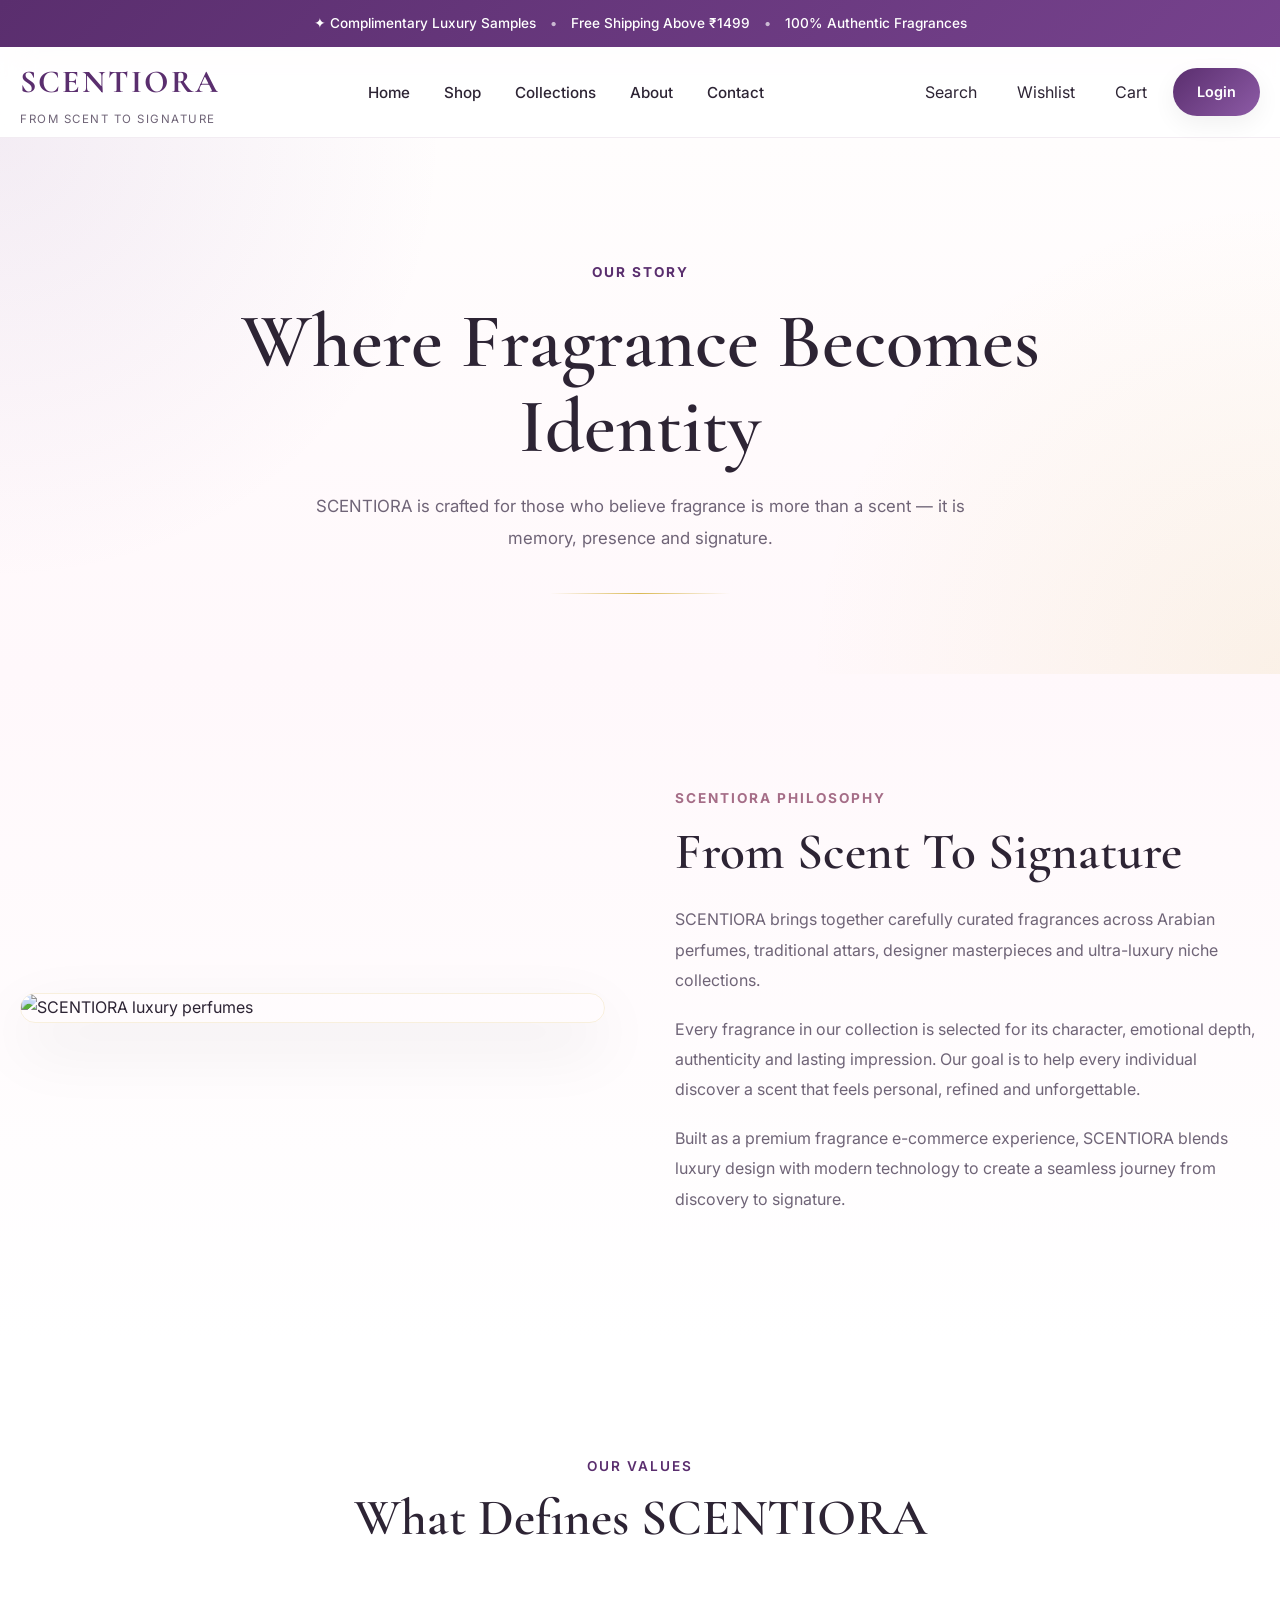
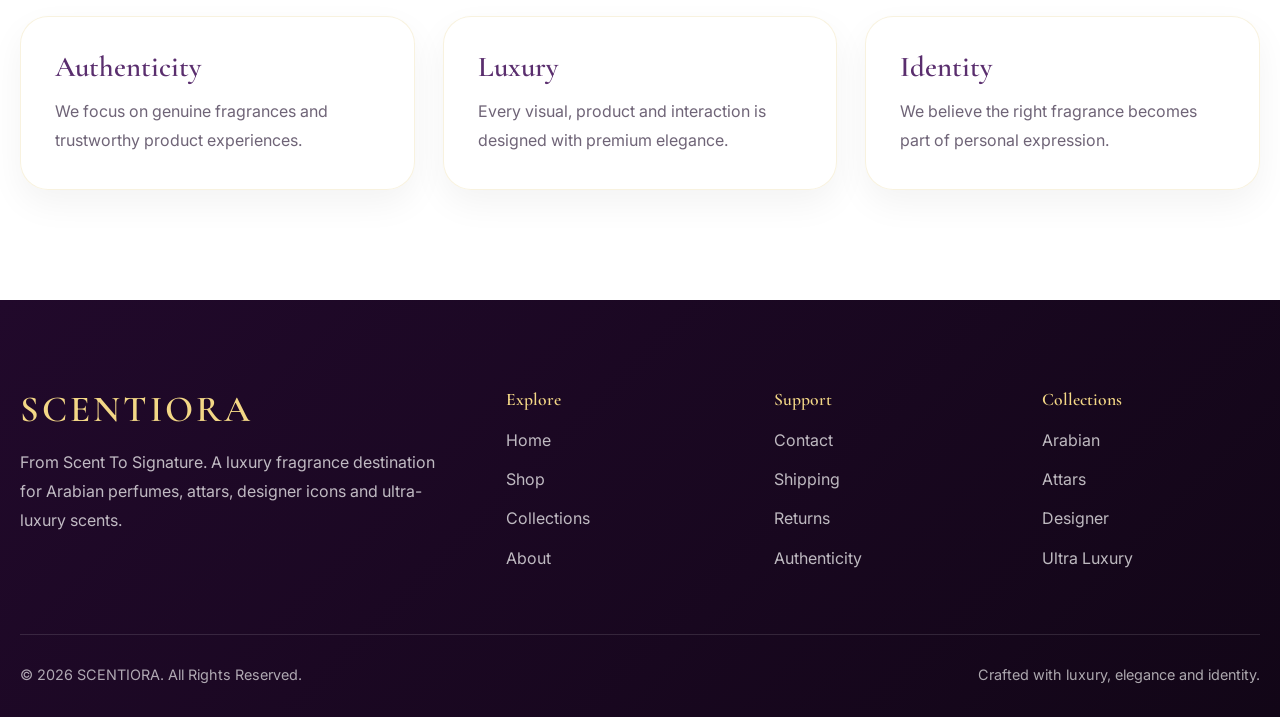
==== commit 57e13516: "Fevicon added to every Html Page" ====
--- a/about.html
+++ b/about.html
@@ -5,6 +5,8 @@
   <meta name="viewport" content="width=device-width, initial-scale=1.0">
 
   <title>About | SCENTIORA</title>
+  <link rel="icon" type="image/png" href="./images/collections/hero/fevicon.png">
+
 
   <meta
     name="description"
--- a/css/pages.css
+++ b/css/pages.css
@@ -0,0 +1,370 @@
+/* ==========================
+   SCENTIORA STATIC PAGES
+========================== */
+
+/* Page Hero */
+
+.page-hero{
+  position:relative;
+  text-align:center;
+  padding:120px 0 80px;
+  background:
+    radial-gradient(circle at top left,rgba(141,91,166,.10),transparent 32%),
+    radial-gradient(circle at bottom right,rgba(212,175,55,.10),transparent 34%),
+    linear-gradient(180deg,#fffdfd,#fff8fb);
+}
+
+.page-hero span{
+  display:inline-block;
+  margin-bottom:16px;
+  color:var(--primary);
+  font-size:.85rem;
+  font-weight:700;
+  letter-spacing:2px;
+  text-transform:uppercase;
+}
+
+.page-hero h1{
+  max-width:850px;
+  margin:0 auto 22px;
+}
+
+.page-hero p{
+  max-width:720px;
+  margin:0 auto;
+  font-size:1.05rem;
+  line-height:1.9;
+}
+
+.page-hero::after{
+  content:"";
+  display:block;
+  width:180px;
+  height:1px;
+  margin:38px auto 0;
+  background:linear-gradient(90deg,transparent,rgba(212,175,55,.85),transparent);
+}
+
+/* About Page */
+
+.about-page{
+  background:linear-gradient(180deg,#fff8fb,#fff);
+}
+
+.about-page-layout{
+  display:grid;
+  grid-template-columns:1fr 1fr;
+  gap:70px;
+  align-items:center;
+}
+
+.about-page-image{
+  border-radius:36px;
+  overflow:hidden;
+  border:1px solid rgba(212,175,55,.16);
+  box-shadow:0 24px 65px rgba(0,0,0,.08);
+}
+
+.about-page-image img{
+  width:100%;
+  height:100%;
+  object-fit:cover;
+}
+
+.about-page-content span{
+  display:inline-block;
+  margin-bottom:14px;
+  color:#a56d87;
+  font-size:.85rem;
+  font-weight:700;
+  letter-spacing:2px;
+  text-transform:uppercase;
+}
+
+.about-page-content h2{
+  margin-bottom:24px;
+}
+
+.about-page-content p{
+  margin-bottom:18px;
+  line-height:1.9;
+}
+
+/* Values */
+
+.values{
+  background:#fff;
+}
+
+.values-grid{
+  display:grid;
+  grid-template-columns:repeat(3,1fr);
+  gap:28px;
+}
+
+.value-card{
+  padding:34px;
+  border-radius:28px;
+  background:rgba(255,255,255,.78);
+  border:1px solid rgba(212,175,55,.16);
+  box-shadow:0 14px 35px rgba(0,0,0,.05);
+  transition:.35s ease;
+}
+
+.value-card:hover{
+  transform:translateY(-8px);
+  box-shadow:0 20px 45px rgba(0,0,0,.08),0 0 20px rgba(212,175,55,.14);
+}
+
+.value-card h3{
+  margin-bottom:14px;
+  color:var(--primary);
+}
+
+.value-card p{
+  line-height:1.8;
+}
+
+/* Contact Page */
+
+.contact-page{
+  background:linear-gradient(180deg,#fff8fb,#fff);
+}
+
+.contact-layout{
+  display:grid;
+  grid-template-columns:1.4fr .8fr;
+  gap:40px;
+  align-items:start;
+}
+
+.contact-form-card{
+  padding:42px;
+  border-radius:34px;
+  background:rgba(255,255,255,.82);
+  backdrop-filter:blur(18px);
+  border:1px solid rgba(212,175,55,.18);
+  box-shadow:0 22px 60px rgba(0,0,0,.07);
+}
+
+.contact-form-card h2{
+  margin-bottom:28px;
+}
+
+.contact-form-card form{
+  display:grid;
+  gap:20px;
+}
+
+.contact-form-card textarea{
+  width:100%;
+  resize:vertical;
+  min-height:150px;
+  padding:16px 18px;
+  border:none;
+  outline:none;
+  border-radius:14px;
+  background:#f7f1f7;
+  color:var(--text);
+  font-family:"Inter",sans-serif;
+}
+
+.contact-form-card textarea:focus,
+.contact-form-card input:focus{
+  box-shadow:0 0 0 2px rgba(141,91,166,.20);
+}
+
+.contact-info{
+  display:grid;
+  gap:22px;
+}
+
+.contact-card{
+  padding:30px;
+  border-radius:28px;
+  background:#fff;
+  border:1px solid rgba(212,175,55,.16);
+  box-shadow:0 14px 35px rgba(0,0,0,.05);
+}
+
+.contact-card h3{
+  margin-bottom:10px;
+  color:var(--primary);
+}
+
+.contact-card p{
+  color:#7e6f7b;
+}
+
+/* FAQ */
+
+.faq{
+  background:#fff;
+}
+
+.faq-grid{
+  display:grid;
+  grid-template-columns:repeat(3,1fr);
+  gap:28px;
+}
+
+.faq-card{
+  padding:34px;
+  border-radius:28px;
+  background:rgba(255,255,255,.78);
+  border:1px solid rgba(212,175,55,.16);
+  box-shadow:0 14px 35px rgba(0,0,0,.05);
+}
+
+.faq-card h3{
+  margin-bottom:14px;
+  color:var(--primary);
+}
+
+.faq-card p{
+  line-height:1.8;
+}
+
+/* Responsive */
+
+@media(max-width:992px){
+
+  .about-page-layout,
+  .contact-layout{
+    grid-template-columns:1fr;
+  }
+
+  .values-grid,
+  .faq-grid{
+    grid-template-columns:1fr;
+  }
+}
+
+@media(max-width:576px){
+
+  .page-hero{
+    padding:80px 0 55px;
+  }
+
+  .contact-form-card{
+    padding:28px;
+    border-radius:26px;
+  }
+
+  .value-card,
+  .faq-card,
+  .contact-card{
+    padding:26px;
+    border-radius:24px;
+  }
+}
+/* ==========================
+   WISHLIST PAGE
+========================== */
+
+.wishlist-page{
+  background:
+  linear-gradient(
+    180deg,
+    #fff8fb,
+    #fff
+  );
+}
+
+.wishlist-toolbar{
+  display:flex;
+
+  align-items:center;
+
+  justify-content:space-between;
+
+  gap:20px;
+
+  margin-bottom:40px;
+}
+
+.wishlist-toolbar h2{
+  margin:0;
+}
+
+.wishlist-grid{
+  min-height:400px;
+}
+
+.empty-state{
+  max-width:700px;
+
+  margin:0 auto;
+
+  padding:70px 50px;
+
+  text-align:center;
+
+  border-radius:34px;
+
+  background:
+  rgba(255,255,255,.85);
+
+  backdrop-filter:blur(18px);
+
+  border:1px solid rgba(212,175,55,.18);
+
+  box-shadow:
+  0 25px 60px rgba(0,0,0,.06);
+}
+
+.empty-state h3{
+  margin-bottom:18px;
+
+  color:var(--primary);
+
+  font-size:2rem;
+}
+
+.empty-state p{
+  margin-bottom:30px;
+
+  line-height:1.8;
+
+  color:#7e6f7b;
+}
+
+.empty-state .btn{
+  display:inline-flex;
+}
+
+/* Future Wishlist Cards */
+
+.wishlist-product{
+  padding:24px;
+
+  border-radius:24px;
+
+  background:#fff;
+
+  border:1px solid rgba(212,175,55,.15);
+
+  box-shadow:
+  0 12px 30px rgba(0,0,0,.05);
+}
+
+/* Mobile */
+
+@media(max-width:576px){
+
+  .wishlist-toolbar{
+    flex-direction:column;
+
+    align-items:flex-start;
+  }
+
+  .empty-state{
+    padding:45px 24px;
+
+    border-radius:24px;
+  }
+
+  .empty-state h3{
+    font-size:1.6rem;
+  }
+}
